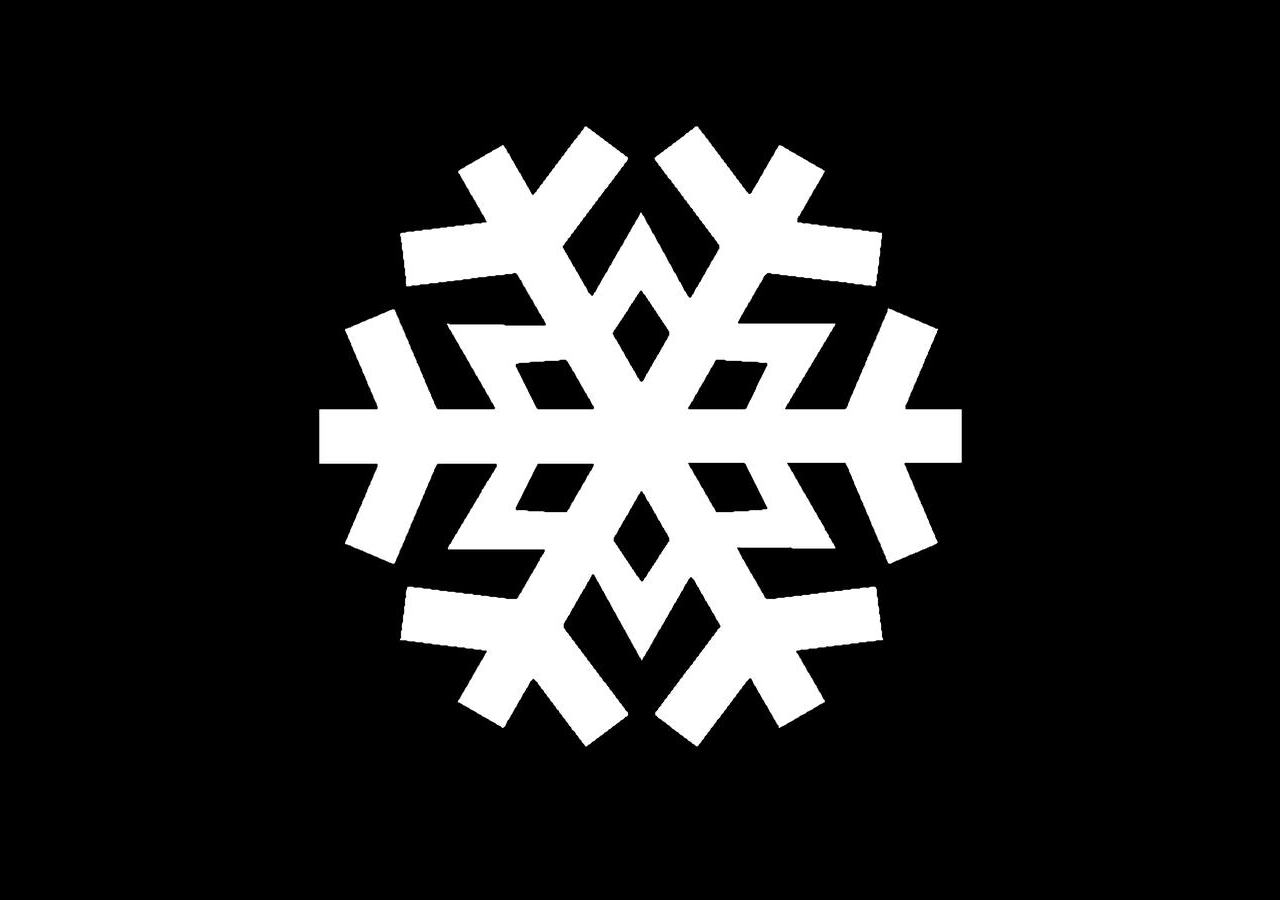
==== index.html @ 49f583c5 "Added Stable Branch" ====
<!DOCTYPE HTML>
<html>
  <head>
    <link rel="stylesheet" type="text/css" href="style.css">
    <meta charset="UTF-8">
  </head>

  <body>
    <div>
      <img src="img/stayfrost.jpe" alt="logo" height="857" width="857"> 
  </body>

</html>
---- style.css ----
html {
    background-color: black;
}

img {
    display: block;
    margin-left: auto;
    margin-right: auto;
}
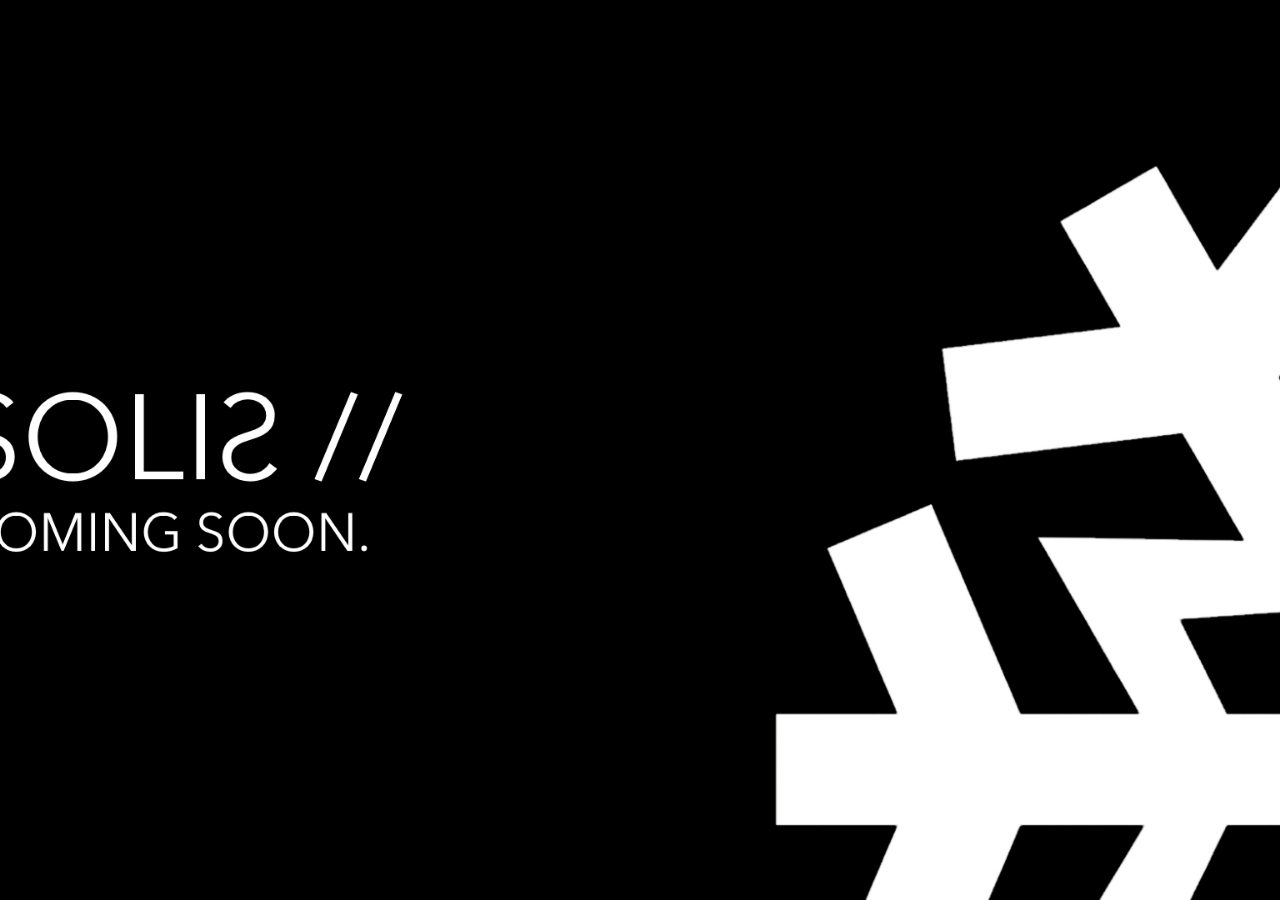
==== commit 9d8b7adf: "Reworked Splash" ====
--- a/index.html
+++ b/index.html
@@ -1,13 +1,12 @@
 <!DOCTYPE HTML>
-<html>
+<html onclick="location.href='http://forum.stayfrost.com'">
   <head>
     <link rel="stylesheet" type="text/css" href="style.css">
     <meta charset="UTF-8">
+    <link rel="icon" type="image/png" href="favicon-32x32.png" sizes="32x32" />
+    <link rel="icon" type="image/png" href="favicon-16x16.png" sizes="16x16" />
   </head>
 
   <body>
-    <div>
-      <img src="img/stayfrost.jpe" alt="logo" height="857" width="857"> 
-  </body>
 
 </html>    
--- a/style.css
+++ b/style.css
@@ -1,9 +1,9 @@
 html {
     background-color: black;
-}
-
-img {
-    display: block;
-    margin-left: auto;
-    margin-right: auto;
+    
+    background-image: url("img/coming soon.jpg");
+    height: 100%;
+    background-position: center;
+    background-repeat: no-repeat;
+    background-size: cover;
 }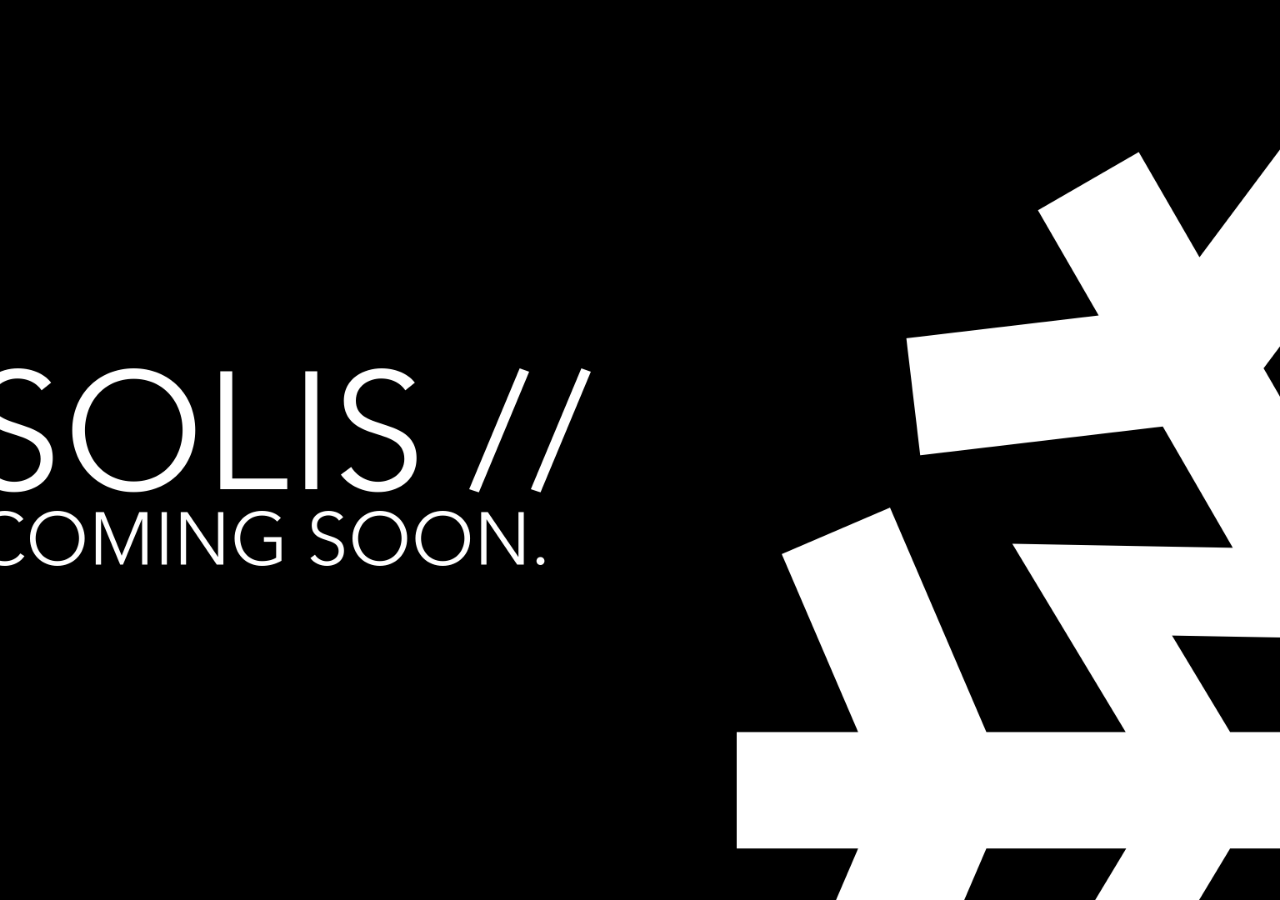
==== commit 3cf5f853: "Small Changes" ====
--- a/index.html
+++ b/index.html
@@ -1,10 +1,12 @@
 <!DOCTYPE HTML>
-<html onclick="location.href='http://forum.stayfrost.com'">
+<html>
   <head>
     <link rel="stylesheet" type="text/css" href="style.css">
     <meta charset="UTF-8">
     <link rel="icon" type="image/png" href="favicon-32x32.png" sizes="32x32" />
     <link rel="icon" type="image/png" href="favicon-16x16.png" sizes="16x16" />
+
+    <title>SOLIS</title>
   </head>
 
   <body>
--- a/style.css
+++ b/style.css
@@ -1,7 +1,7 @@
 html {
     background-color: black;
     
-    background-image: url("img/coming soon.jpg");
+    background-image: url("img/splash.png");
     height: 100%;
     background-position: center;
     background-repeat: no-repeat;
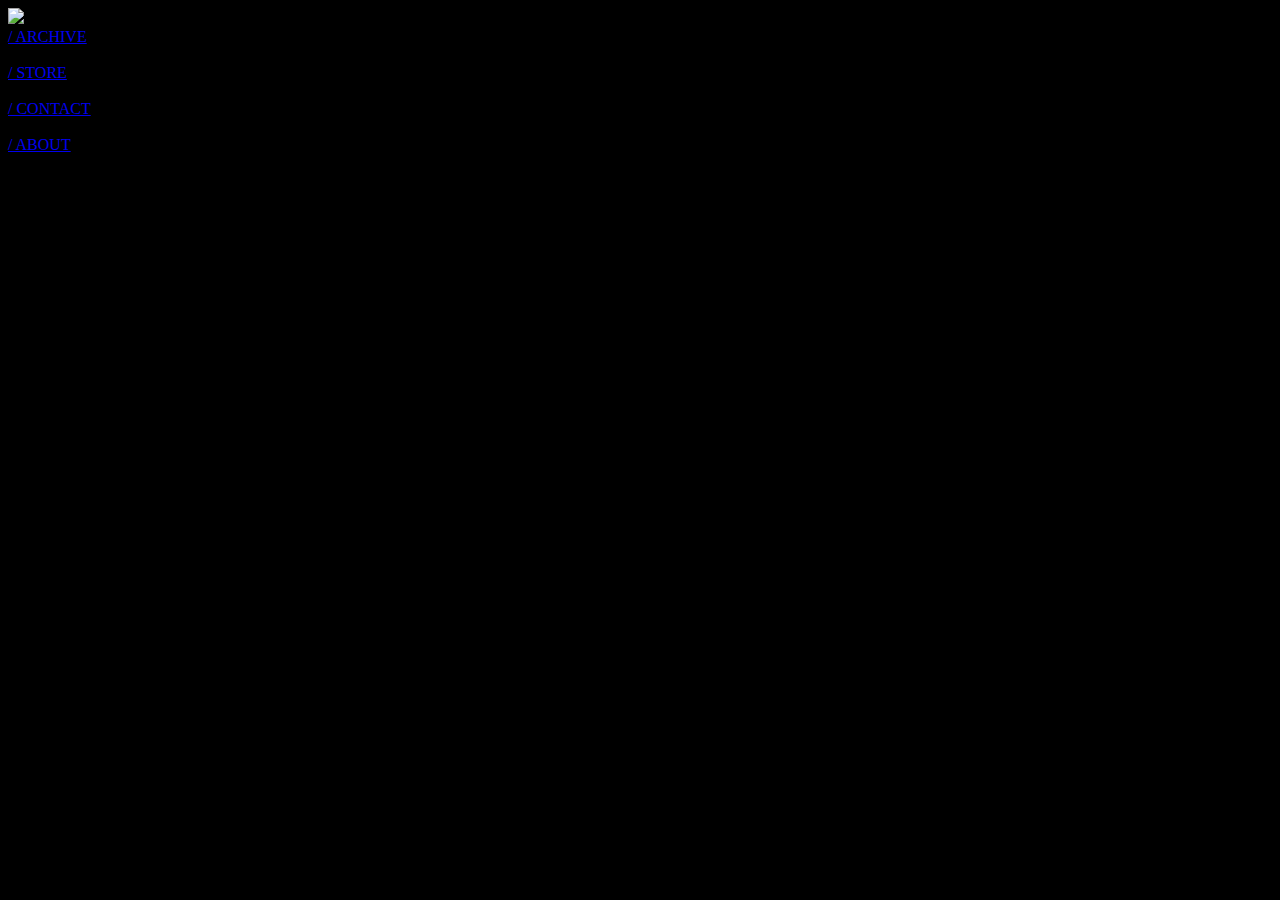
==== commit a4d8f780: "WIP" ====
--- a/index.html
+++ b/index.html
@@ -1,14 +1,22 @@
-<!DOCTYPE HTML>
+<!DOCTYPE html>
 <html>
-  <head>
-    <link rel="stylesheet" type="text/css" href="style.css">
-    <meta charset="UTF-8">
-    <link rel="icon" type="image/png" href="favicon-32x32.png" sizes="32x32" />
-    <link rel="icon" type="image/png" href="favicon-16x16.png" sizes="16x16" />
 
-    <title>SOLIS</title>
-  </head>
+    <head>
+        <title>SOLIS</title>
+        <link rel="stylesheet" type="text/css" href="style.css">
+        <link rel="icon" type="image/png" href="p\favicon.png" />
+    </head>
 
-  <body>
+    <body>
+        <div class="s">
+            <img src="p\ss.png" />
+        </div>
+        <div class="l">
+            <a href="http://dev.sxlis.com/archives">/ ARCHIVE</a><br><br>
+            <a href="#STORE">/ STORE</a><br><br>
+            <a href="contact">/ CONTACT</a><br><br>
+            <a href="about">/ ABOUT</a><br><br>
+        </div>
+    </body>
 
-</html>    
+</html>
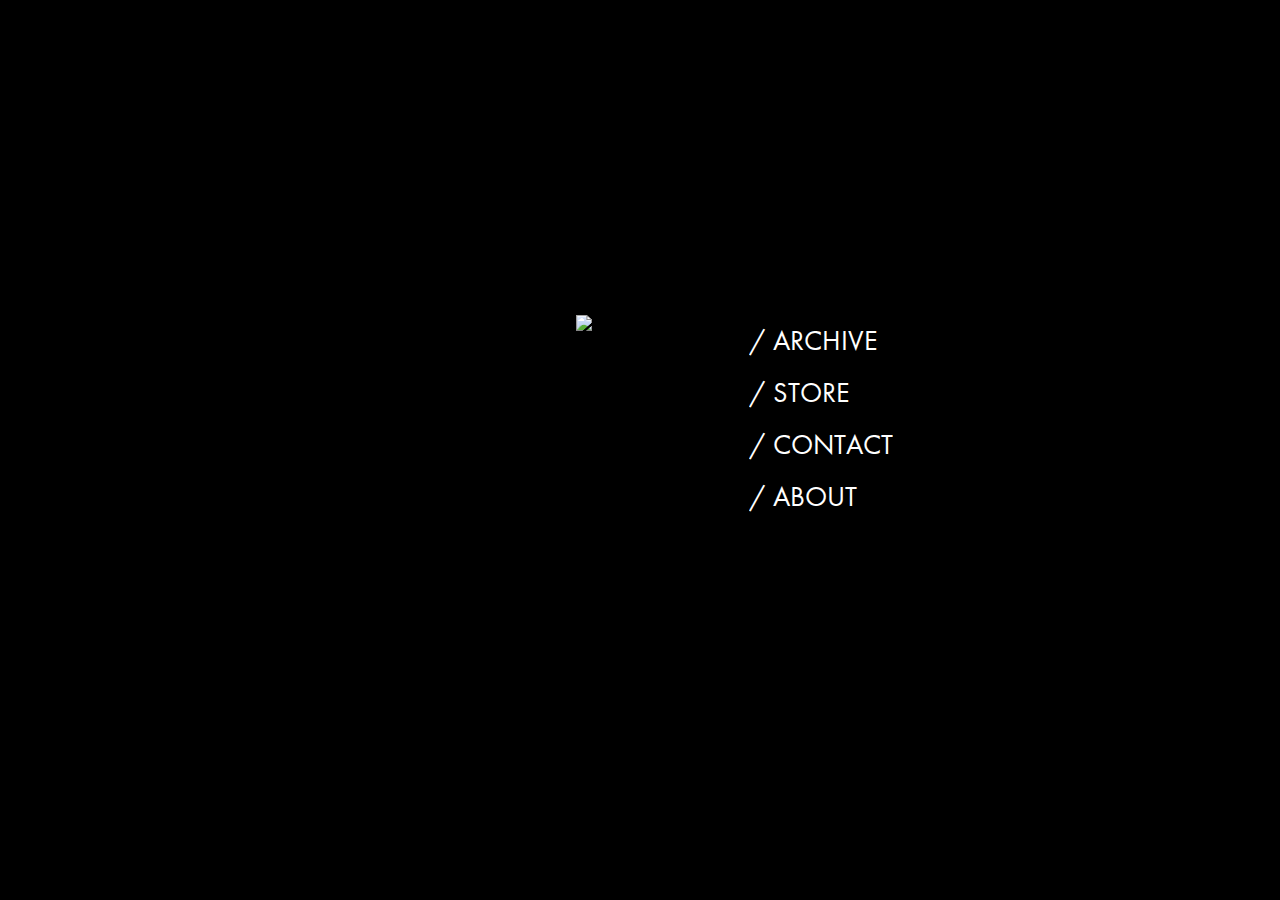
==== commit ab935219: "WIP - AGAIN" ====
--- a/index.html
+++ b/index.html
@@ -3,8 +3,10 @@
 
     <head>
         <title>SOLIS</title>
-        <link rel="stylesheet" type="text/css" href="style.css">
-        <link rel="icon" type="image/png" href="p\favicon.png" />
+        <link rel="stylesheet" type="text/css" href="/style/style.css">
+        <meta charset="UTF-8">
+        <link rel="icon" type="image/png" href="favicon-32x32.png" sizes="32x32" />
+        <link rel="icon" type="image/png" href="favicon-16x16.png" sizes="16x16" />
     </head>
 
     <body>
--- a/style/style.css
+++ b/style/style.css
@@ -0,0 +1,42 @@
+body {
+    font-family: futurapt;
+    background-color: #000000;
+    margin: 0;
+    padding: 0;
+    border-spacing: 0 0px;
+}
+
+div.s {
+    width: 10%;
+    margin: 35vh 0 0 45%;
+    float: left;
+}
+
+div.s img {
+    width: 100%;
+}
+
+div.l {
+    margin: 36vh 0 0 5vh;
+    overflow: auto;
+    float: left;
+}
+
+div.l a {
+    text-decoration: none;
+    color: #FFFFFF;
+    font-size: 175%;
+}
+
+div.l a:hover {
+    text-decoration: underline;
+}
+
+div.l a span:hover {
+    text-decoration: none;
+}
+
+@font-face {
+    font-family: futurapt;
+    src: url(/fonts/4d6d50ec-b049-44ba-a001-e847c3e2dc79.ttf)
+}